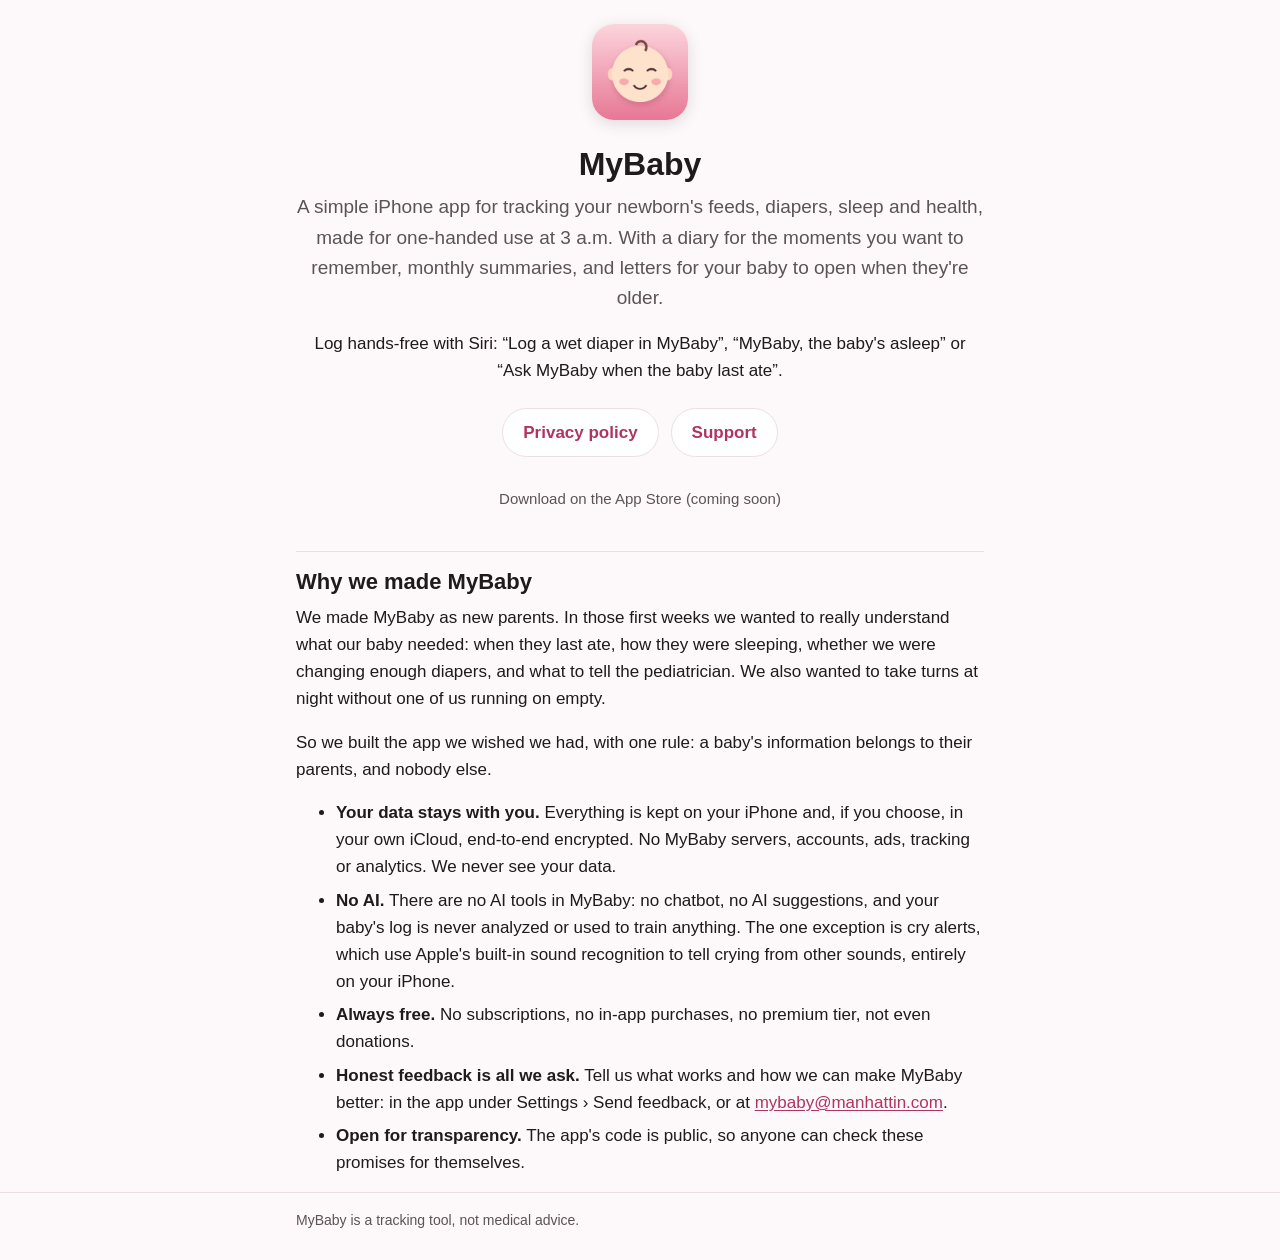
==== docs/index.html @ fbc6fbaf "MyBaby 1.0" ====
<!doctype html>
<html lang="en">
<head>
  <meta charset="utf-8">
  <meta name="viewport" content="width=device-width, initial-scale=1">
  <title>MyBaby</title>
  <meta name="description" content="MyBaby is a simple iPhone app for tracking your newborn's feeds, diapers, sleep and health, keeping a diary of the moments you want to remember, and sharing it all with your partner.">
  <link rel="icon" type="image/png" href="icon.png">
  <link rel="apple-touch-icon" href="icon.png">
  <link rel="stylesheet" href="style.css">
</head>
<body>
  <main class="wrap">
    <div class="hero">
      <img src="icon.png" alt="" width="96" height="96">
      <h1>MyBaby</h1>
      <p class="lead">A simple iPhone app for tracking your newborn's feeds, diapers, sleep and health, made for one-handed use at 3 a.m. With a diary for the moments you want to remember, monthly summaries, and letters for your baby to open when they're older.</p>
      <p>Log hands-free with Siri: &ldquo;Log a wet diaper in MyBaby&rdquo;, &ldquo;MyBaby, the baby's asleep&rdquo; or &ldquo;Ask MyBaby when the baby last ate&rdquo;.</p>
      <ul class="links">
        <li><a href="privacy.html">Privacy policy</a></li>
        <li><a href="support.html">Support</a></li>
      </ul>
      <p class="meta">Download on the App Store (coming soon)</p>
    </div>

    <section>
      <h2>Why we made MyBaby</h2>
      <p>We made MyBaby as new parents. In those first weeks we wanted to really understand what our baby needed: when they last ate, how they were sleeping, whether we were changing enough diapers, and what to tell the pediatrician. We also wanted to take turns at night without one of us running on empty.</p>
      <p>So we built the app we wished we had, with one rule: a baby's information belongs to their parents, and nobody else.</p>
      <ul>
        <li><strong>Your data stays with you.</strong> Everything is kept on your iPhone and, if you choose, in your own iCloud, end-to-end encrypted. No MyBaby servers, accounts, ads, tracking or analytics. We never see your data.</li>
        <li><strong>No AI.</strong> There are no AI tools in MyBaby: no chatbot, no AI suggestions, and your baby's log is never analyzed or used to train anything. The one exception is cry alerts, which use Apple's built-in sound recognition to tell crying from other sounds, entirely on your iPhone.</li>
        <li><strong>Always free.</strong> No subscriptions, no in-app purchases, no premium tier, not even donations.</li>
        <li><strong>Honest feedback is all we ask.</strong> Tell us what works and how we can make MyBaby better: in the app under Settings › Send feedback, or at <a href="mailto:mybaby@manhattin.com">mybaby@manhattin.com</a>.</li>
        <li><strong>Open for transparency.</strong> The app's code is public, so anyone can check these promises for themselves.</li>
      </ul>
    </section>
  </main>
  <footer class="site-footer">
    <div class="wrap">
      <p>MyBaby is a tracking tool, not medical advice.</p>
    </div>
  </footer>
</body>
</html>
---- docs/style.css ----
/* Shared styles for the MyBaby website (privacy policy and support). No JavaScript. */

:root {
  color-scheme: light dark;
  --bg: #fdf8f9;
  --surface: #ffffff;
  --text: #1f1a1c;
  --muted: #5c5357;
  --border: #ecdfe3;
  /* The app's AccentColor (light). Used for decoration; links use the darker shade for contrast. */
  --accent: #e26088;
  --link: #b03462;
  --accent-soft: #fbe7ee;
}

@media (prefers-color-scheme: dark) {
  :root {
    --bg: #161214;
    --surface: #211b1e;
    --text: #f3eef0;
    --muted: #b9adb2;
    --border: #3a3035;
    /* The app's AccentColor (dark). */
    --accent: #f47ea0;
    --link: #f799b5;
    --accent-soft: #3a2029;
  }
}

*,
*::before,
*::after {
  box-sizing: border-box;
}

html {
  -webkit-text-size-adjust: 100%;
  text-size-adjust: 100%;
}

body {
  margin: 0;
  background: var(--bg);
  color: var(--text);
  font-family: -apple-system, BlinkMacSystemFont, "Segoe UI", Roboto, "Helvetica Neue", Arial, sans-serif;
  font-size: 1.0625rem;
  line-height: 1.6;
}

.wrap {
  max-width: 720px;
  margin: 0 auto;
  padding: 0 16px;
}

/* Header */

.site-header {
  border-bottom: 1px solid var(--border);
  background: var(--surface);
}

.site-header .wrap {
  display: flex;
  flex-wrap: wrap;
  align-items: center;
  justify-content: space-between;
  gap: 8px 16px;
  padding-top: 12px;
  padding-bottom: 12px;
}

.brand {
  display: inline-flex;
  align-items: center;
  gap: 10px;
  color: var(--text);
  font-weight: 600;
  font-size: 1.125rem;
  text-decoration: none;
}

.brand img {
  width: 32px;
  height: 32px;
  border-radius: 7px;
}

.site-nav ul {
  display: flex;
  gap: 16px;
  margin: 0;
  padding: 0;
  list-style: none;
}

.site-nav a[aria-current="page"] {
  color: var(--text);
  text-decoration: none;
  font-weight: 600;
}

/* Content */

main {
  padding-top: 32px;
  padding-bottom: 48px;
}

h1,
h2,
h3 {
  line-height: 1.25;
  overflow-wrap: break-word;
}

h1 {
  font-size: 2rem;
  margin: 0 0 8px;
}

h2 {
  font-size: 1.375rem;
  margin: 40px 0 8px;
  padding-top: 16px;
  border-top: 1px solid var(--border);
}

h3 {
  font-size: 1.0625rem;
  margin: 28px 0 4px;
}

p,
ul,
ol {
  margin: 0 0 16px;
}

li {
  margin-bottom: 6px;
}

a {
  color: var(--link);
  text-underline-offset: 2px;
}

a:hover {
  text-decoration-thickness: 2px;
}

a:focus-visible {
  outline: 3px solid var(--accent);
  outline-offset: 2px;
  border-radius: 2px;
}

.meta {
  color: var(--muted);
  font-size: 0.9375rem;
}

.lead {
  font-size: 1.1875rem;
  color: var(--muted);
}

.callout {
  background: var(--accent-soft);
  border-left: 4px solid var(--accent);
  border-radius: 8px;
  padding: 16px;
  margin: 24px 0;
}

.callout > :last-child {
  margin-bottom: 0;
}

/* Landing page */

.hero {
  text-align: center;
  padding-top: 24px;
}

.hero img {
  width: 96px;
  height: 96px;
  border-radius: 22px;
  box-shadow: 0 4px 16px rgba(0, 0, 0, 0.12);
}

.hero h1 {
  margin-top: 16px;
}

.links {
  display: flex;
  flex-wrap: wrap;
  justify-content: center;
  gap: 12px;
  margin: 24px 0;
  padding: 0;
  list-style: none;
}

.links a {
  display: inline-block;
  padding: 10px 20px;
  border: 1px solid var(--border);
  border-radius: 999px;
  background: var(--surface);
  font-weight: 600;
  text-decoration: none;
}

.links a:hover {
  border-color: var(--accent);
}

/* Footer */

.site-footer {
  border-top: 1px solid var(--border);
  color: var(--muted);
  font-size: 0.875rem;
}

.site-footer .wrap {
  padding-top: 16px;
  padding-bottom: 24px;
}

.site-footer p {
  margin: 0 0 4px;
}
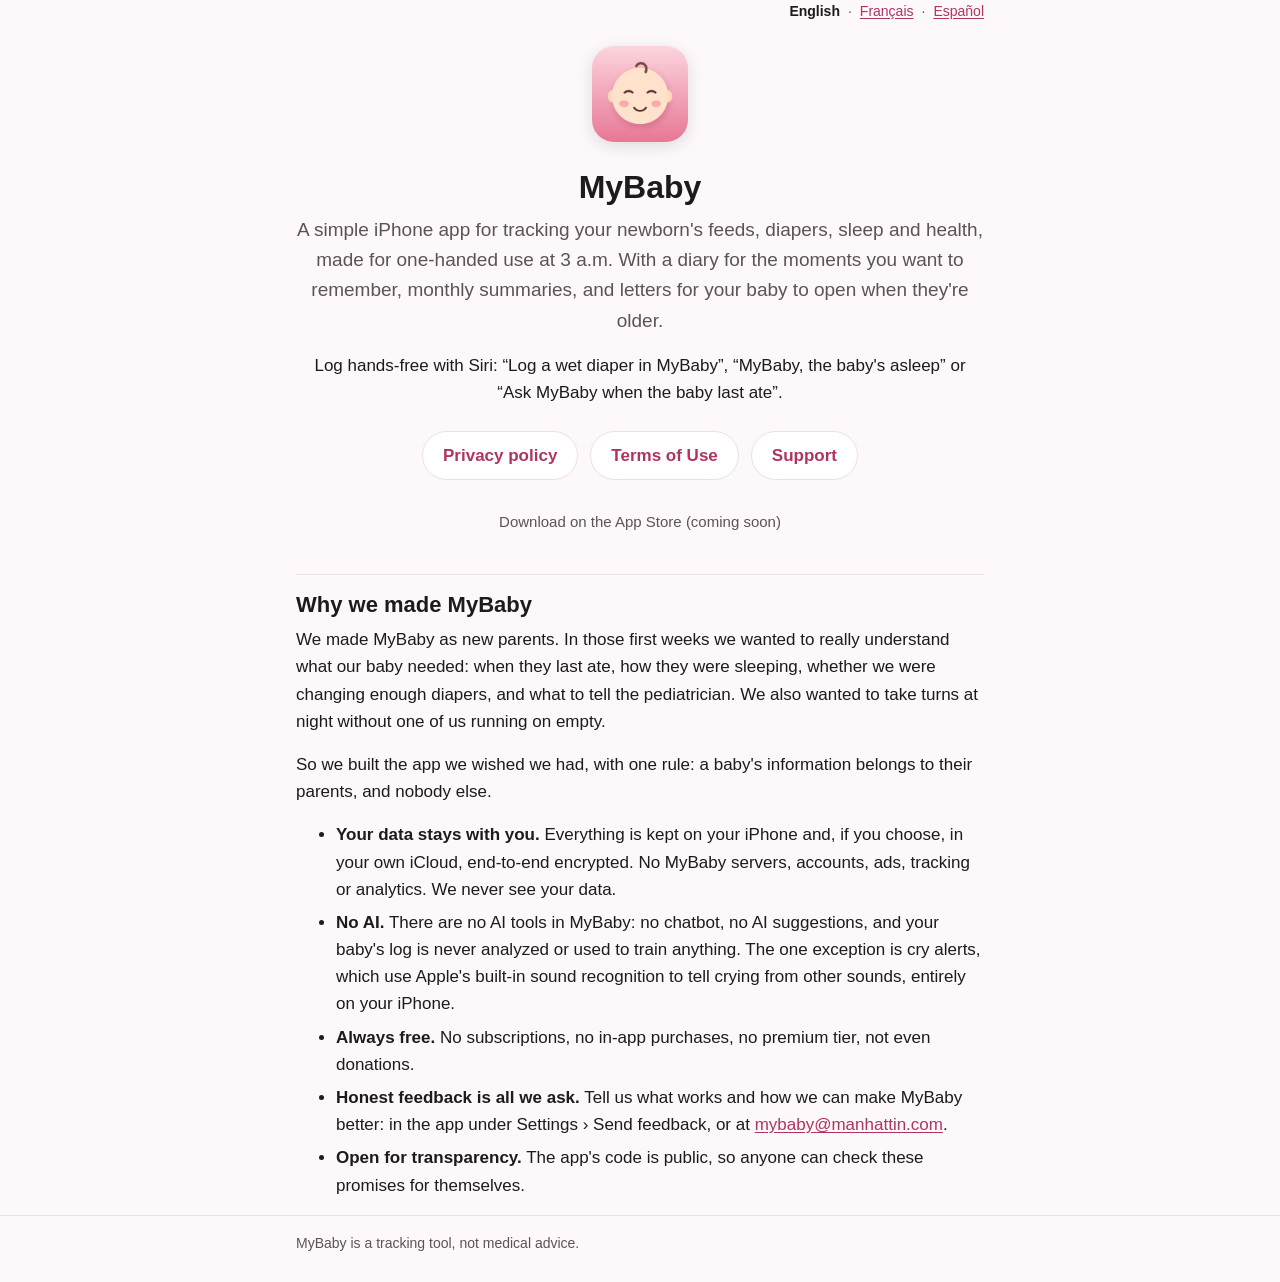
==== commit c6bb19ec: "MyBaby 1.0 (build 20)" ====
--- a/docs/index.html
+++ b/docs/index.html
@@ -7,10 +7,32 @@
   <meta name="description" content="MyBaby is a simple iPhone app for tracking your newborn's feeds, diapers, sleep and health, keeping a diary of the moments you want to remember, and sharing it all with your partner.">
   <link rel="icon" type="image/png" href="icon.png">
   <link rel="apple-touch-icon" href="icon.png">
+  <link rel="alternate" hreflang="en" href="https://byitzy.github.io/mybaby-app/">
+  <link rel="alternate" hreflang="fr" href="https://byitzy.github.io/mybaby-app/fr/">
+  <link rel="alternate" hreflang="es" href="https://byitzy.github.io/mybaby-app/es/">
+  <link rel="alternate" hreflang="x-default" href="https://byitzy.github.io/mybaby-app/">
   <link rel="stylesheet" href="style.css">
+  <script src="lang.js" defer></script>
+  <script>
+    // Until a language is picked in the switcher (lang.js saves it), a French or Spanish browser goes to its
+    // own language. Once one is picked, this page stays in English. If storage is blocked, it stays too.
+    try {
+      if (!localStorage.getItem("mybaby-lang")) {
+        var lang = ((navigator.languages && navigator.languages[0]) || navigator.language || "").slice(0, 2).toLowerCase();
+        if (lang === "fr" || lang === "es") location.replace(lang + "/");
+      }
+    } catch (e) {}
+  </script>
 </head>
 <body>
   <main class="wrap">
+    <nav class="lang-switch" aria-label="Language">
+      <ul>
+        <li><span aria-current="true">English</span></li>
+        <li><a href="fr/index.html" hreflang="fr" lang="fr">Français</a></li>
+        <li><a href="es/index.html" hreflang="es" lang="es">Español</a></li>
+      </ul>
+    </nav>
     <div class="hero">
       <img src="icon.png" alt="" width="96" height="96">
       <h1>MyBaby</h1>
@@ -18,6 +40,7 @@
       <p>Log hands-free with Siri: &ldquo;Log a wet diaper in MyBaby&rdquo;, &ldquo;MyBaby, the baby's asleep&rdquo; or &ldquo;Ask MyBaby when the baby last ate&rdquo;.</p>
       <ul class="links">
         <li><a href="privacy.html">Privacy policy</a></li>
+        <li><a href="terms.html">Terms of Use</a></li>
         <li><a href="support.html">Support</a></li>
       </ul>
       <p class="meta">Download on the App Store (coming soon)</p>
--- a/docs/style.css
+++ b/docs/style.css
@@ -1,4 +1,6 @@
-/* Shared styles for the MyBaby website (privacy policy and support). No JavaScript. */
+/* Shared styles for the MyBaby website, in English, French (fr/) and Spanish (es/). The only JavaScript is
+   lang.js, which remembers the language picked in the switcher, and the first-visit language check on the
+   English home page. */
 
 :root {
   color-scheme: light dark;
@@ -100,6 +102,41 @@
   font-weight: 600;
 }
 
+/* Language switcher: a small line at the top right of every page */
+
+.lang-switch {
+  font-size: 0.875rem;
+}
+
+.site-header .lang-switch {
+  order: -1;
+  flex-basis: 100%;
+}
+
+.lang-switch ul {
+  display: flex;
+  flex-wrap: wrap;
+  justify-content: flex-end;
+  margin: 0;
+  padding: 0;
+  list-style: none;
+}
+
+.lang-switch li {
+  margin: 0;
+}
+
+.lang-switch li + li::before {
+  content: "\00b7";
+  margin: 0 8px;
+  color: var(--muted);
+}
+
+.lang-switch [aria-current] {
+  color: var(--text);
+  font-weight: 600;
+}
+
 /* Content */
 
 main {
